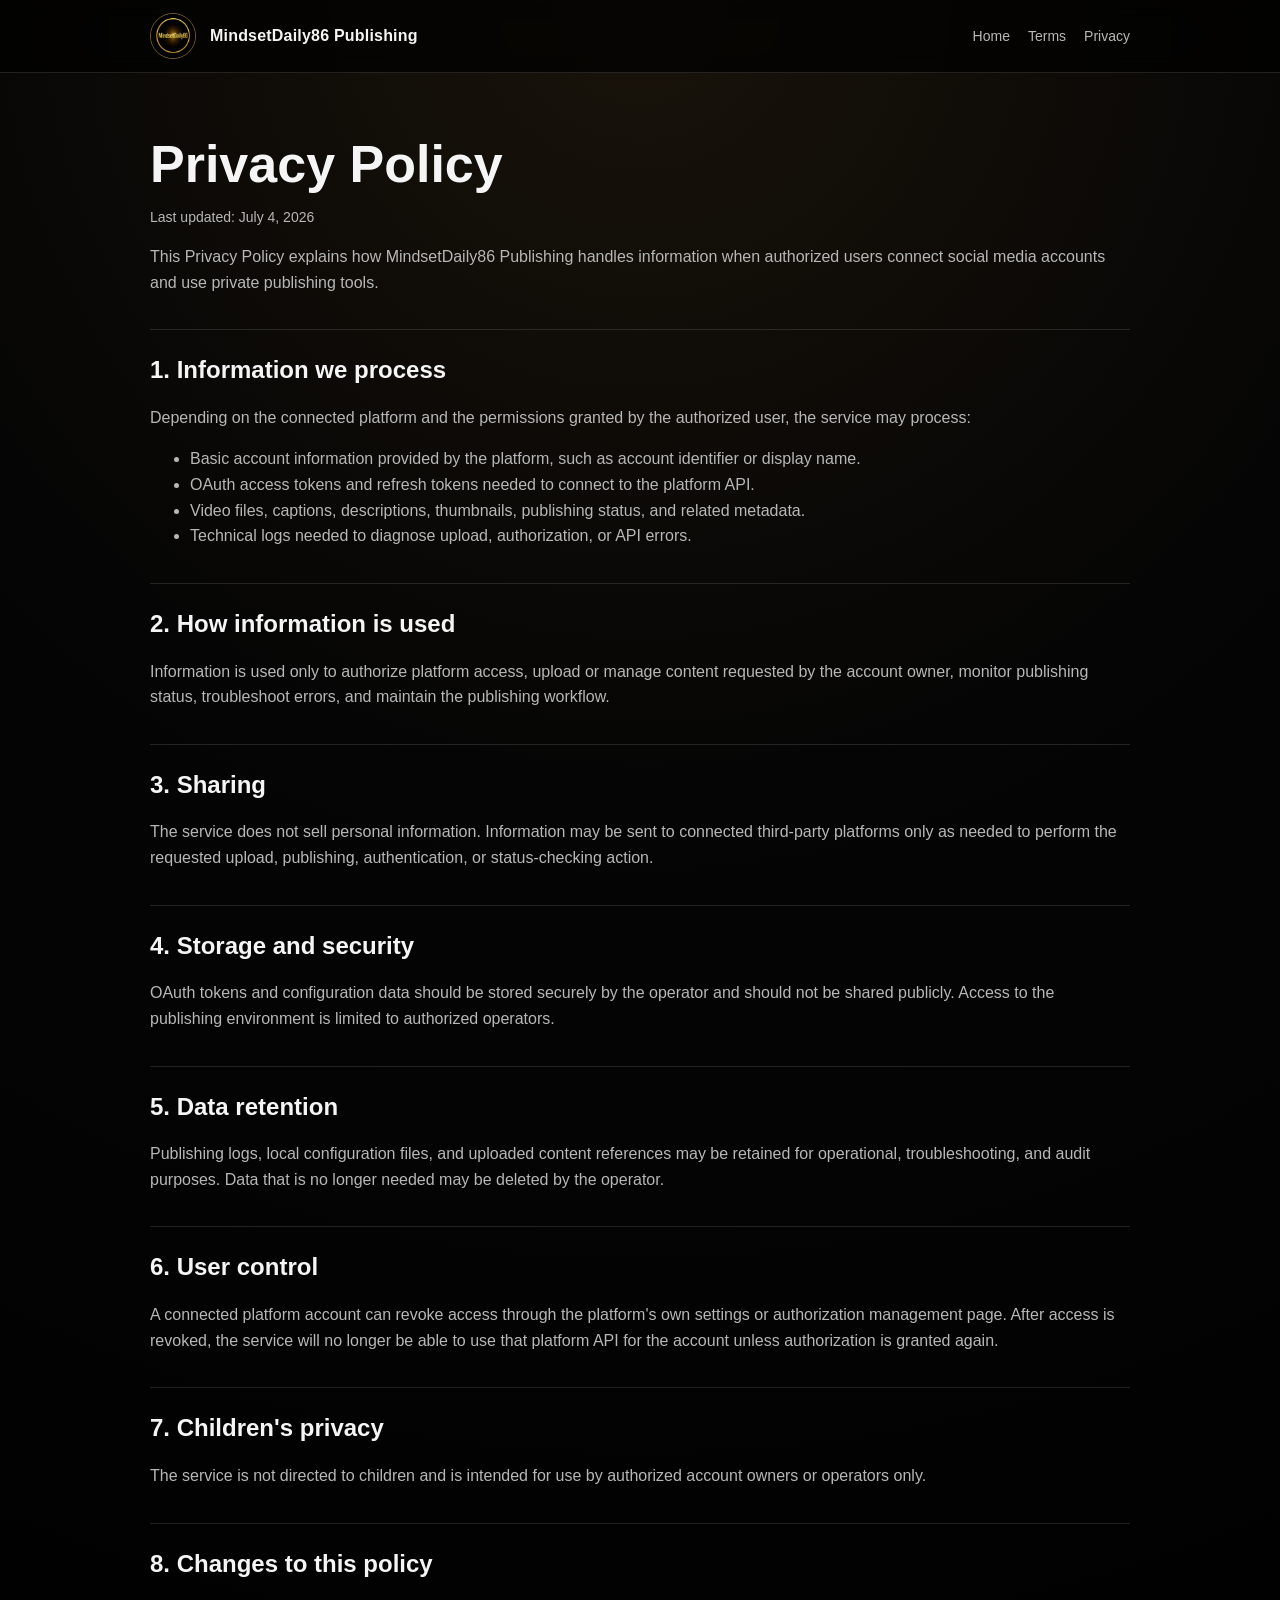
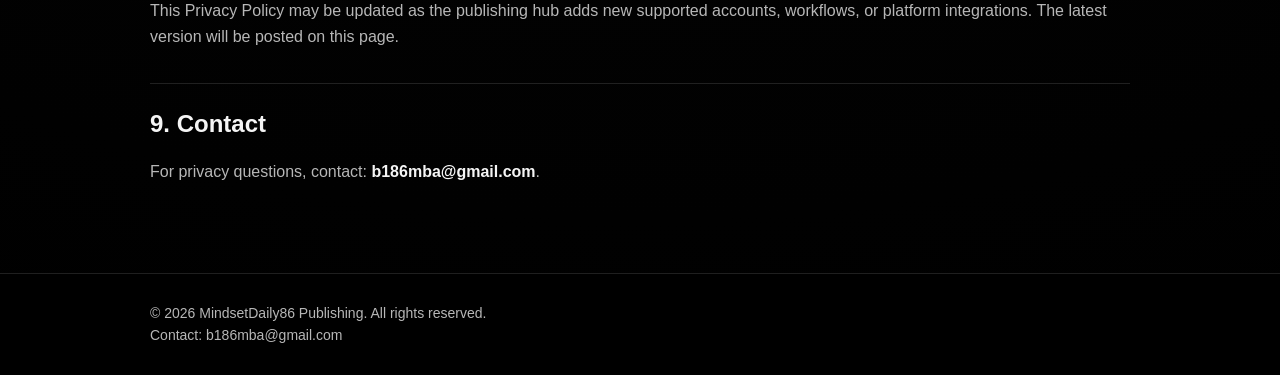
==== privacy.html @ 81a223ee "Add files via upload" ====
<!doctype html>
<html lang="en">
<head>
  <meta charset="utf-8">
  <meta name="viewport" content="width=device-width, initial-scale=1">
  <title>Privacy Policy | MindsetDaily86 Publishing</title>
  <meta name="description" content="Centralized publishing information, Terms of Service, and Privacy Policy for MindsetDaily86 Publishing.">
  <link rel="stylesheet" href="styles.css">
</head>
<body>
  <header>
    <div class="wrap nav">
      <a class="brand" href="index.html">
        <img class="logo" src="mindsetdaily86-logo.png" alt="MindsetDaily86 Publishing logo">
        <span>MindsetDaily86 Publishing</span>
      </a>
      <nav class="links" aria-label="Main navigation">
        <a href="index.html">Home</a>
        <a href="terms.html">Terms</a>
        <a href="privacy.html">Privacy</a>
      </nav>
    </div>
  </header>
  
<main class="wrap content">
  <h1>Privacy Policy</h1>
  <p class="small">Last updated: July 4, 2026</p>

  <p>
    This Privacy Policy explains how MindsetDaily86 Publishing handles information when authorized users connect social
    media accounts and use private publishing tools.
  </p>

  <h2>1. Information we process</h2>
  <p>
    Depending on the connected platform and the permissions granted by the authorized user, the service may process:
  </p>
  <ul>
    <li>Basic account information provided by the platform, such as account identifier or display name.</li>
    <li>OAuth access tokens and refresh tokens needed to connect to the platform API.</li>
    <li>Video files, captions, descriptions, thumbnails, publishing status, and related metadata.</li>
    <li>Technical logs needed to diagnose upload, authorization, or API errors.</li>
  </ul>

  <h2>2. How information is used</h2>
  <p>
    Information is used only to authorize platform access, upload or manage content requested by the account owner,
    monitor publishing status, troubleshoot errors, and maintain the publishing workflow.
  </p>

  <h2>3. Sharing</h2>
  <p>
    The service does not sell personal information. Information may be sent to connected third-party platforms only as
    needed to perform the requested upload, publishing, authentication, or status-checking action.
  </p>

  <h2>4. Storage and security</h2>
  <p>
    OAuth tokens and configuration data should be stored securely by the operator and should not be shared publicly.
    Access to the publishing environment is limited to authorized operators.
  </p>

  <h2>5. Data retention</h2>
  <p>
    Publishing logs, local configuration files, and uploaded content references may be retained for operational,
    troubleshooting, and audit purposes. Data that is no longer needed may be deleted by the operator.
  </p>

  <h2>6. User control</h2>
  <p>
    A connected platform account can revoke access through the platform's own settings or authorization management
    page. After access is revoked, the service will no longer be able to use that platform API for the account unless
    authorization is granted again.
  </p>

  <h2>7. Children's privacy</h2>
  <p>
    The service is not directed to children and is intended for use by authorized account owners or operators only.
  </p>

  <h2>8. Changes to this policy</h2>
  <p>
    This Privacy Policy may be updated as the publishing hub adds new supported accounts, workflows, or platform
    integrations. The latest version will be posted on this page.
  </p>

  <h2>9. Contact</h2>
  <p>
    For privacy questions, contact: <strong>b186mba@gmail.com</strong>.
  </p>
</main>

  <footer>
    <div class="wrap">
      © 2026 MindsetDaily86 Publishing. All rights reserved.
      <br>
      <span class="small">Contact: b186mba@gmail.com</span>
    </div>
  </footer>
</body>
</html>
---- styles.css ----
:root {
  --bg: #050505;
  --panel: #101010;
  --panel-2: #171717;
  --text: #f5f5f5;
  --muted: #b7b7b7;
  --gold: #d8a93d;
  --gold-2: #f0c85a;
  --line: rgba(255,255,255,.12);
}
* { box-sizing: border-box; }
body {
  margin: 0;
  font-family: Arial, Helvetica, sans-serif;
  background: radial-gradient(circle at top center, #19130a 0, #050505 38%, #000 100%);
  color: var(--text);
  line-height: 1.6;
}
a { color: var(--gold-2); text-decoration: none; }
a:hover { text-decoration: underline; }
.wrap {
  width: min(980px, calc(100% - 32px));
  margin: 0 auto;
}
header {
  border-bottom: 1px solid var(--line);
  background: rgba(0,0,0,.7);
  position: sticky;
  top: 0;
  backdrop-filter: blur(10px);
}
.nav {
  min-height: 72px;
  display: flex;
  align-items: center;
  justify-content: space-between;
  gap: 24px;
}
.brand {
  display: flex;
  align-items: center;
  gap: 14px;
  color: var(--text);
  font-weight: 700;
  letter-spacing: .2px;
}
.logo {
  width: 46px;
  height: 46px;
  border-radius: 50%;
  object-fit: cover;
  border: 1px solid rgba(216,169,61,.55);
}
.links { display: flex; gap: 18px; flex-wrap: wrap; }
.links a { color: var(--muted); font-size: 14px; }
.hero {
  padding: 72px 0 44px;
  text-align: center;
}
.badge {
  display: inline-block;
  border: 1px solid rgba(216,169,61,.35);
  color: var(--gold-2);
  border-radius: 999px;
  padding: 7px 13px;
  font-size: 14px;
  background: rgba(216,169,61,.08);
}
h1 {
  margin: 22px 0 14px;
  font-size: clamp(34px, 6vw, 64px);
  line-height: 1.05;
}
.lead {
  max-width: 760px;
  margin: 0 auto;
  color: var(--muted);
  font-size: 19px;
}
.card {
  background: linear-gradient(180deg, var(--panel), var(--panel-2));
  border: 1px solid var(--line);
  border-radius: 20px;
  padding: 28px;
  margin: 22px 0;
  box-shadow: 0 18px 60px rgba(0,0,0,.35);
}
.grid {
  display: grid;
  grid-template-columns: repeat(3, 1fr);
  gap: 18px;
  margin: 34px 0 64px;
}
.grid .card { margin: 0; }
h2 { margin-top: 0; line-height: 1.2; }
h3 { margin-top: 0; color: var(--gold-2); }
p, li { color: var(--muted); }
strong { color: var(--text); }
.content {
  padding: 42px 0 72px;
}
.content h1 { font-size: clamp(34px, 5vw, 52px); }
.content h2 {
  margin-top: 34px;
  border-top: 1px solid var(--line);
  padding-top: 26px;
}
footer {
  border-top: 1px solid var(--line);
  padding: 28px 0;
  color: var(--muted);
  background: #000;
  font-size: 14px;
}
.small { font-size: 14px; color: var(--muted); }
@media (max-width: 760px) {
  .nav { align-items: flex-start; flex-direction: column; padding: 16px 0; }
  .grid { grid-template-columns: 1fr; }
}
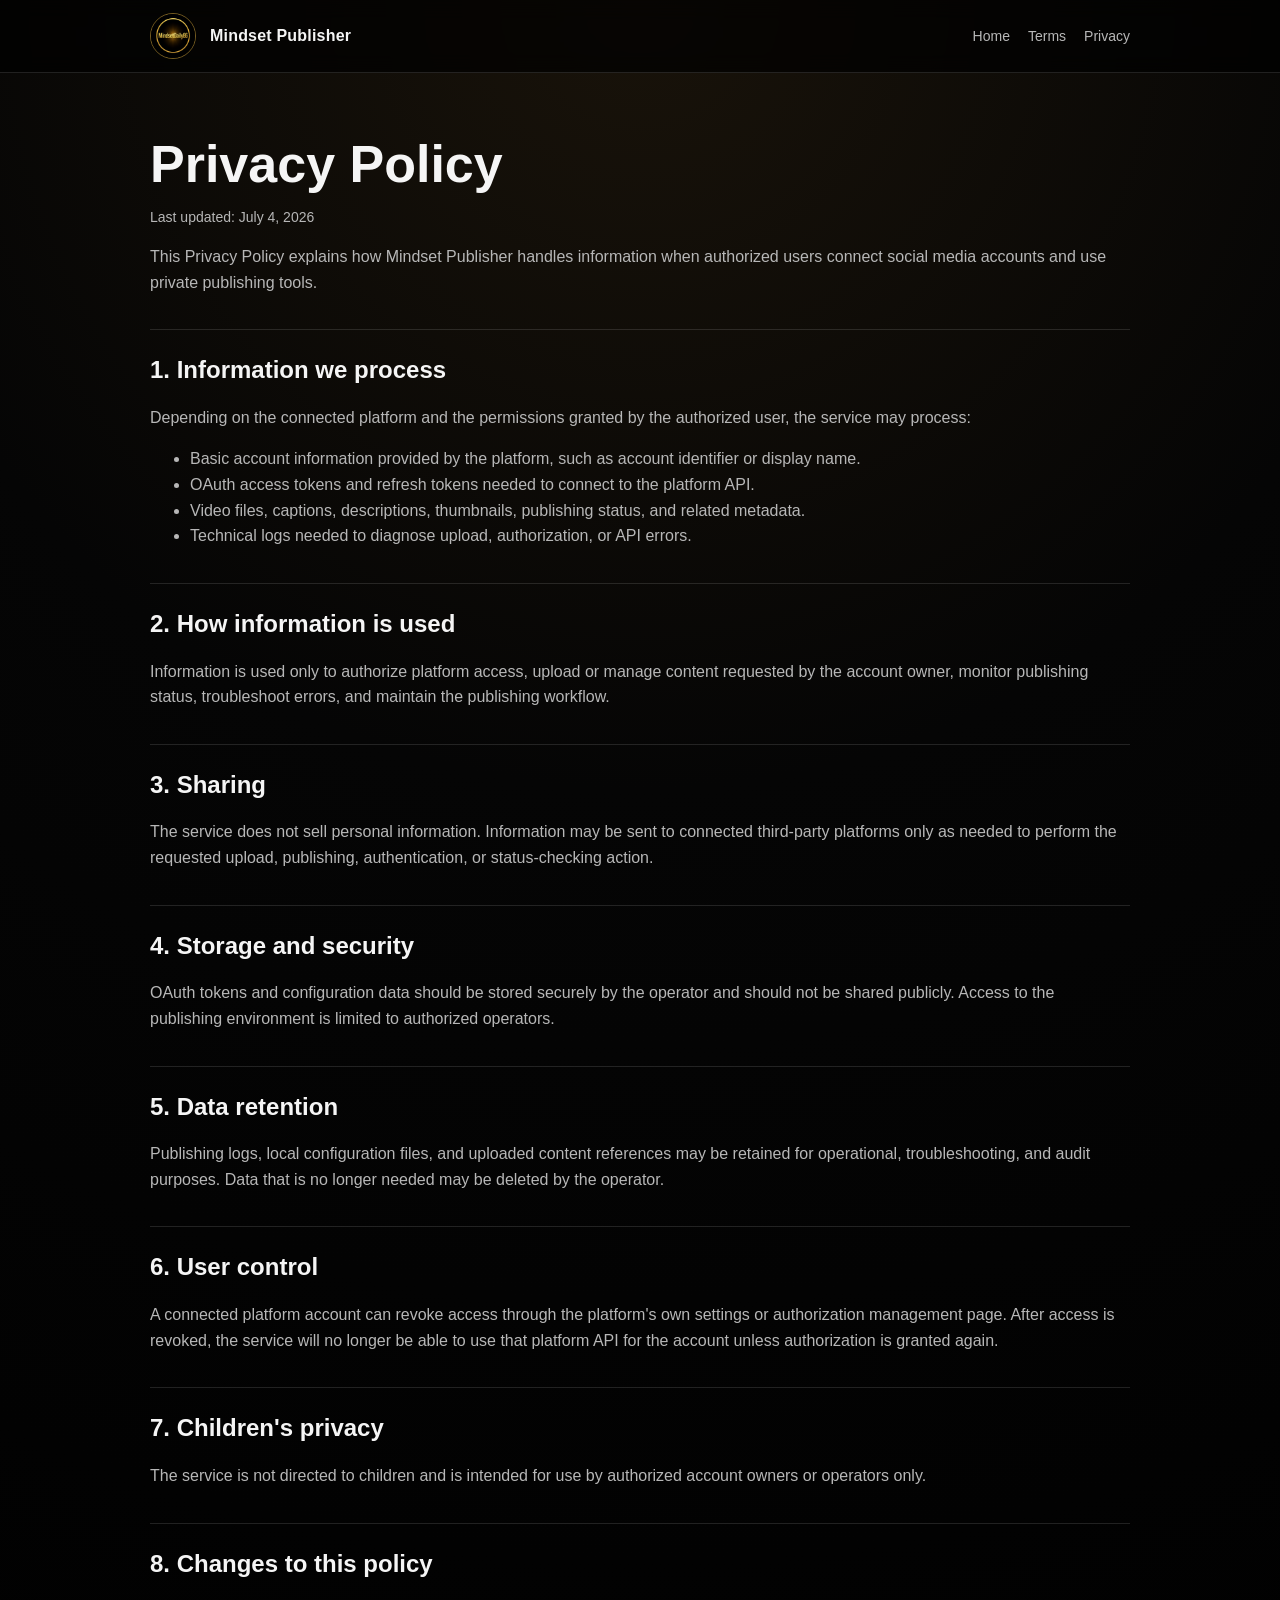
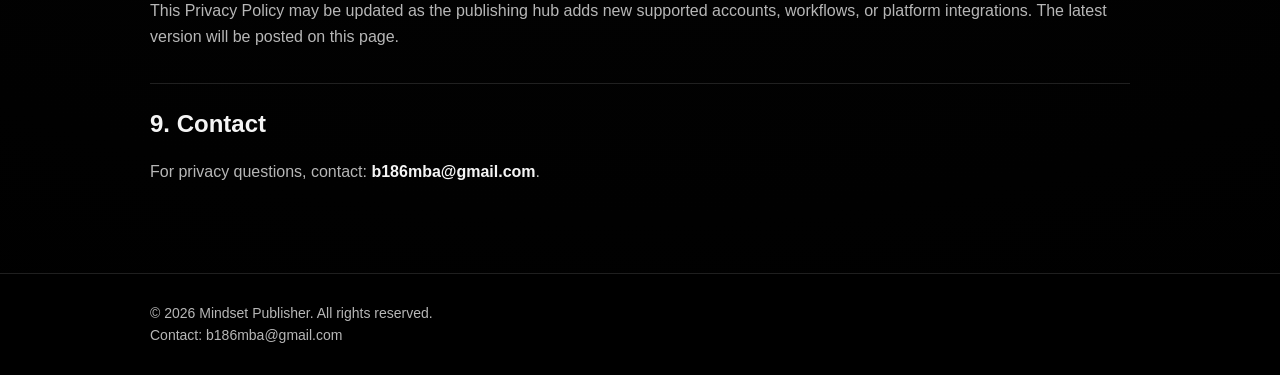
==== commit 313830ec: "Update branding from MindsetDaily86 to Mindset Publisher" ====
--- a/privacy.html
+++ b/privacy.html
@@ -3,16 +3,16 @@
 <head>
   <meta charset="utf-8">
   <meta name="viewport" content="width=device-width, initial-scale=1">
-  <title>Privacy Policy | MindsetDaily86 Publishing</title>
-  <meta name="description" content="Centralized publishing information, Terms of Service, and Privacy Policy for MindsetDaily86 Publishing.">
+  <title>Privacy Policy | Mindset Publisher</title>
+  <meta name="description" content="Centralized publishing information, Terms of Service, and Privacy Policy for Mindset Publisher.">
   <link rel="stylesheet" href="styles.css">
 </head>
 <body>
   <header>
     <div class="wrap nav">
       <a class="brand" href="index.html">
-        <img class="logo" src="mindsetdaily86-logo.png" alt="MindsetDaily86 Publishing logo">
-        <span>MindsetDaily86 Publishing</span>
+        <img class="logo" src="mindsetdaily86-logo.png" alt="Mindset Publisher logo">
+        <span>Mindset Publisher</span>
       </a>
       <nav class="links" aria-label="Main navigation">
         <a href="index.html">Home</a>
@@ -27,7 +27,7 @@
   <p class="small">Last updated: July 4, 2026</p>
 
   <p>
-    This Privacy Policy explains how MindsetDaily86 Publishing handles information when authorized users connect social
+    This Privacy Policy explains how Mindset Publisher handles information when authorized users connect social
     media accounts and use private publishing tools.
   </p>
 
@@ -92,7 +92,7 @@
 
   <footer>
     <div class="wrap">
-      © 2026 MindsetDaily86 Publishing. All rights reserved.
+      © 2026 Mindset Publisher. All rights reserved.
       <br>
       <span class="small">Contact: b186mba@gmail.com</span>
     </div>
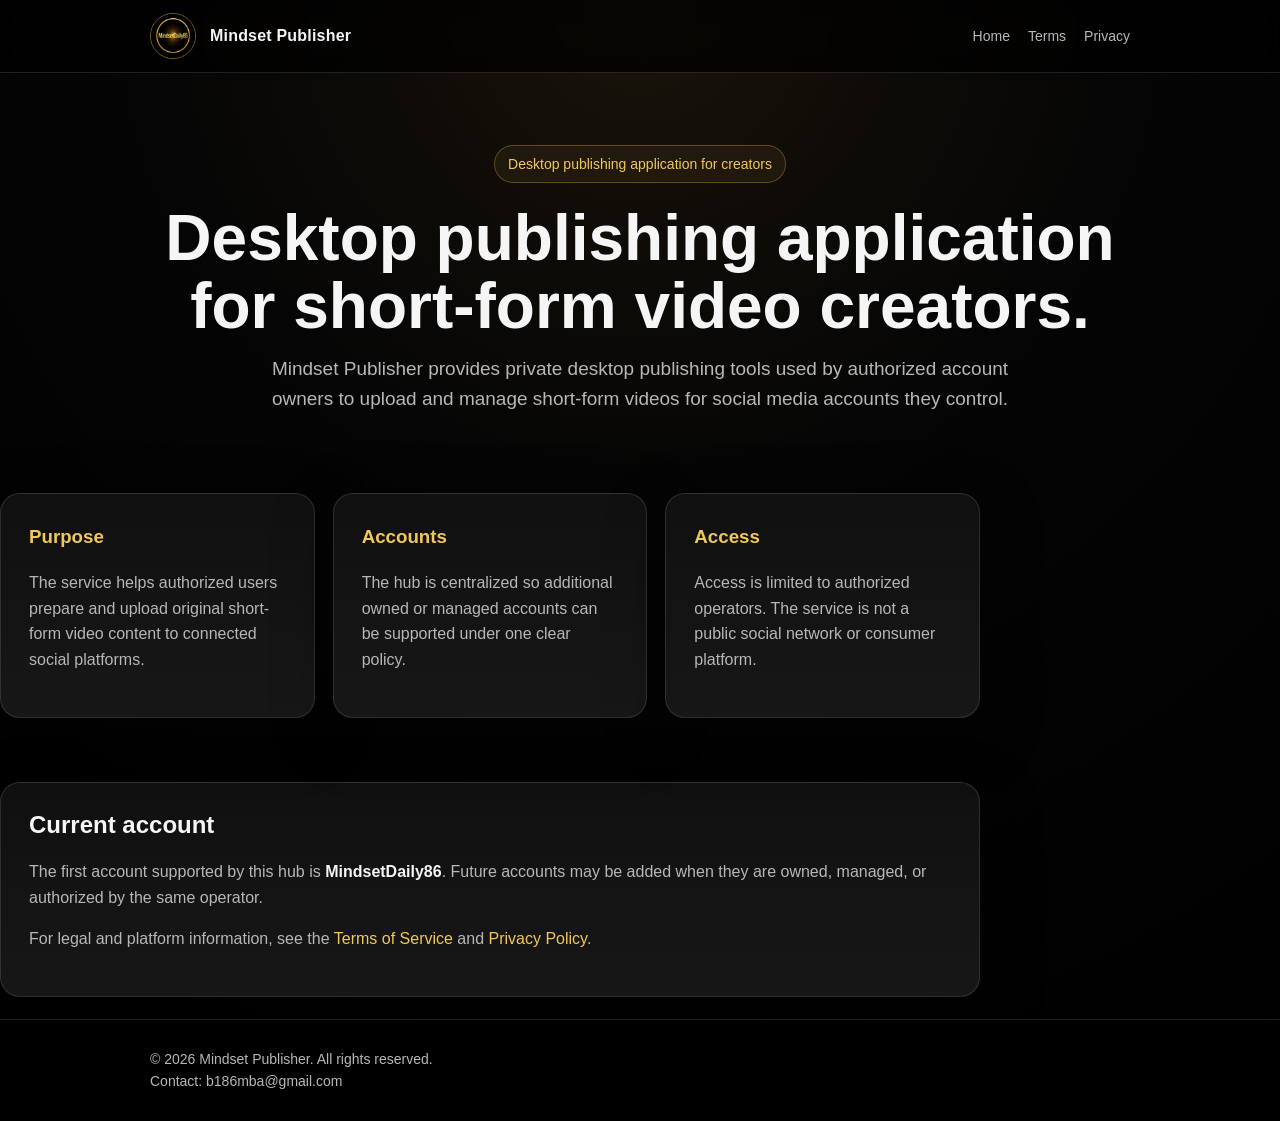
==== commit f9dca27d: "Revise Privacy Policy title and content layout Updated the title and content structure of the Privac" ====
--- a/privacy.html
+++ b/privacy.html
@@ -3,7 +3,7 @@
 <head>
   <meta charset="utf-8">
   <meta name="viewport" content="width=device-width, initial-scale=1">
-  <title>Privacy Policy | Mindset Publisher</title>
+  <title>Mindset Publisher</title>
   <meta name="description" content="Centralized publishing information, Terms of Service, and Privacy Policy for Mindset Publisher.">
   <link rel="stylesheet" href="styles.css">
 </head>
@@ -22,72 +22,49 @@
     </div>
   </header>
   
-<main class="wrap content">
-  <h1>Privacy Policy</h1>
-  <p class="small">Last updated: July 4, 2026</p>
+<main>
+  <section class="hero wrap">
+    <span class="badge">Desktop publishing application for creators</span>
+    <h1>Desktop publishing application for short-form video creators.</h1>
+    <p class="lead">
+      Mindset Publisher provides private desktop publishing tools used by authorized account owners
+      to upload and manage short-form videos for social media accounts they control.
+    </p>
+  </section>
 
-  <p>
-    This Privacy Policy explains how Mindset Publisher handles information when authorized users connect social
-    media accounts and use private publishing tools.
-  </p>
+  <section class="wrap grid" aria-label="Service summary">
+    <article class="card">
+      <h3>Purpose</h3>
+      <p>
+        The service helps authorized users prepare and upload original short-form video content to connected
+        social platforms.
+      </p>
+    </article>
+    <article class="card">
+      <h3>Accounts</h3>
+      <p>
+        The hub is centralized so additional owned or managed accounts can be supported under one clear policy.
+      </p>
+    </article>
+    <article class="card">
+      <h3>Access</h3>
+      <p>
+        Access is limited to authorized operators. The service is not a public social network or consumer platform.
+      </p>
+    </article>
+  </section>
 
-  <h2>1. Information we process</h2>
-  <p>
-    Depending on the connected platform and the permissions granted by the authorized user, the service may process:
-  </p>
-  <ul>
-    <li>Basic account information provided by the platform, such as account identifier or display name.</li>
-    <li>OAuth access tokens and refresh tokens needed to connect to the platform API.</li>
-    <li>Video files, captions, descriptions, thumbnails, publishing status, and related metadata.</li>
-    <li>Technical logs needed to diagnose upload, authorization, or API errors.</li>
-  </ul>
-
-  <h2>2. How information is used</h2>
-  <p>
-    Information is used only to authorize platform access, upload or manage content requested by the account owner,
-    monitor publishing status, troubleshoot errors, and maintain the publishing workflow.
-  </p>
-
-  <h2>3. Sharing</h2>
-  <p>
-    The service does not sell personal information. Information may be sent to connected third-party platforms only as
-    needed to perform the requested upload, publishing, authentication, or status-checking action.
-  </p>
-
-  <h2>4. Storage and security</h2>
-  <p>
-    OAuth tokens and configuration data should be stored securely by the operator and should not be shared publicly.
-    Access to the publishing environment is limited to authorized operators.
-  </p>
-
-  <h2>5. Data retention</h2>
-  <p>
-    Publishing logs, local configuration files, and uploaded content references may be retained for operational,
-    troubleshooting, and audit purposes. Data that is no longer needed may be deleted by the operator.
-  </p>
-
-  <h2>6. User control</h2>
-  <p>
-    A connected platform account can revoke access through the platform's own settings or authorization management
-    page. After access is revoked, the service will no longer be able to use that platform API for the account unless
-    authorization is granted again.
-  </p>
-
-  <h2>7. Children's privacy</h2>
-  <p>
-    The service is not directed to children and is intended for use by authorized account owners or operators only.
-  </p>
-
-  <h2>8. Changes to this policy</h2>
-  <p>
-    This Privacy Policy may be updated as the publishing hub adds new supported accounts, workflows, or platform
-    integrations. The latest version will be posted on this page.
-  </p>
-
-  <h2>9. Contact</h2>
-  <p>
-    For privacy questions, contact: <strong>b186mba@gmail.com</strong>.
-  </p>
+  <section class="wrap card">
+    <h2>Current account</h2>
+    <p>
+      The first account supported by this hub is <strong>MindsetDaily86</strong>. Future accounts may be added
+      when they are owned, managed, or authorized by the same operator.
+    </p>
+    <p>
+      For legal and platform information, see the <a href="terms.html">Terms of Service</a> and
+      <a href="privacy.html">Privacy Policy</a>.
+    </p>
+  </section>
 </main>
 
   <footer>
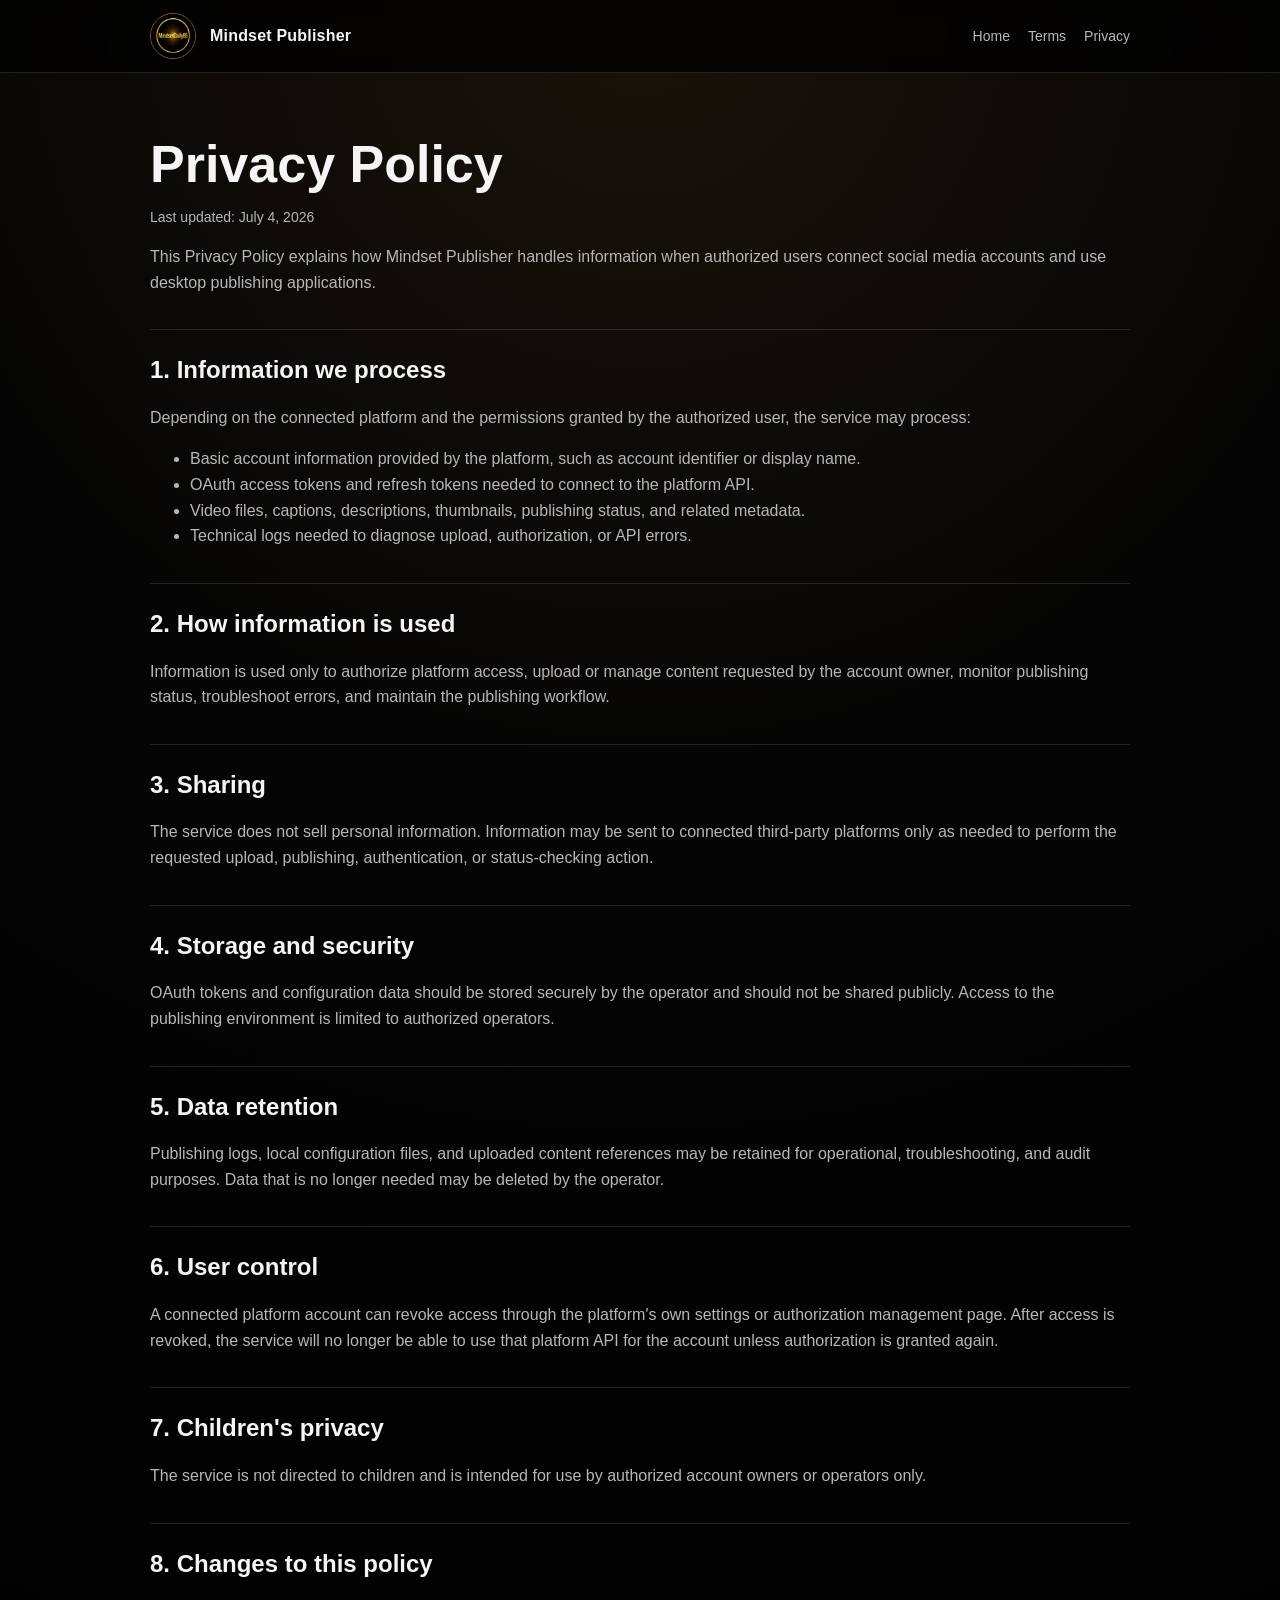
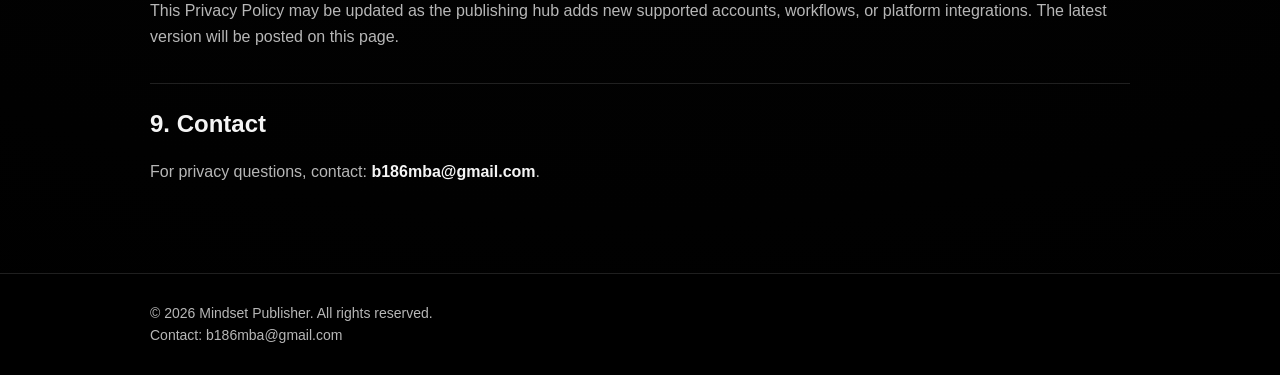
==== commit 2088db77: "Revise privacy policy content and title Updated the title to include 'Privacy Policy' and added deta" ====
--- a/privacy.html
+++ b/privacy.html
@@ -3,7 +3,7 @@
 <head>
   <meta charset="utf-8">
   <meta name="viewport" content="width=device-width, initial-scale=1">
-  <title>Mindset Publisher</title>
+  <title>Privacy Policy | Mindset Publisher</title>
   <meta name="description" content="Centralized publishing information, Terms of Service, and Privacy Policy for Mindset Publisher.">
   <link rel="stylesheet" href="styles.css">
 </head>
@@ -22,49 +22,72 @@
     </div>
   </header>
   
-<main>
-  <section class="hero wrap">
-    <span class="badge">Desktop publishing application for creators</span>
-    <h1>Desktop publishing application for short-form video creators.</h1>
-    <p class="lead">
-      Mindset Publisher provides private desktop publishing tools used by authorized account owners
-      to upload and manage short-form videos for social media accounts they control.
-    </p>
-  </section>
+<main class="wrap content">
+  <h1>Privacy Policy</h1>
+  <p class="small">Last updated: July 4, 2026</p>
 
-  <section class="wrap grid" aria-label="Service summary">
-    <article class="card">
-      <h3>Purpose</h3>
-      <p>
-        The service helps authorized users prepare and upload original short-form video content to connected
-        social platforms.
-      </p>
-    </article>
-    <article class="card">
-      <h3>Accounts</h3>
-      <p>
-        The hub is centralized so additional owned or managed accounts can be supported under one clear policy.
-      </p>
-    </article>
-    <article class="card">
-      <h3>Access</h3>
-      <p>
-        Access is limited to authorized operators. The service is not a public social network or consumer platform.
-      </p>
-    </article>
-  </section>
+  <p>
+    This Privacy Policy explains how Mindset Publisher handles information when authorized users connect social
+    media accounts and use desktop publishing applications.
+  </p>
 
-  <section class="wrap card">
-    <h2>Current account</h2>
-    <p>
-      The first account supported by this hub is <strong>MindsetDaily86</strong>. Future accounts may be added
-      when they are owned, managed, or authorized by the same operator.
-    </p>
-    <p>
-      For legal and platform information, see the <a href="terms.html">Terms of Service</a> and
-      <a href="privacy.html">Privacy Policy</a>.
-    </p>
-  </section>
+  <h2>1. Information we process</h2>
+  <p>
+    Depending on the connected platform and the permissions granted by the authorized user, the service may process:
+  </p>
+  <ul>
+    <li>Basic account information provided by the platform, such as account identifier or display name.</li>
+    <li>OAuth access tokens and refresh tokens needed to connect to the platform API.</li>
+    <li>Video files, captions, descriptions, thumbnails, publishing status, and related metadata.</li>
+    <li>Technical logs needed to diagnose upload, authorization, or API errors.</li>
+  </ul>
+
+  <h2>2. How information is used</h2>
+  <p>
+    Information is used only to authorize platform access, upload or manage content requested by the account owner,
+    monitor publishing status, troubleshoot errors, and maintain the publishing workflow.
+  </p>
+
+  <h2>3. Sharing</h2>
+  <p>
+    The service does not sell personal information. Information may be sent to connected third-party platforms only as
+    needed to perform the requested upload, publishing, authentication, or status-checking action.
+  </p>
+
+  <h2>4. Storage and security</h2>
+  <p>
+    OAuth tokens and configuration data should be stored securely by the operator and should not be shared publicly.
+    Access to the publishing environment is limited to authorized operators.
+  </p>
+
+  <h2>5. Data retention</h2>
+  <p>
+    Publishing logs, local configuration files, and uploaded content references may be retained for operational,
+    troubleshooting, and audit purposes. Data that is no longer needed may be deleted by the operator.
+  </p>
+
+  <h2>6. User control</h2>
+  <p>
+    A connected platform account can revoke access through the platform's own settings or authorization management
+    page. After access is revoked, the service will no longer be able to use that platform API for the account unless
+    authorization is granted again.
+  </p>
+
+  <h2>7. Children's privacy</h2>
+  <p>
+    The service is not directed to children and is intended for use by authorized account owners or operators only.
+  </p>
+
+  <h2>8. Changes to this policy</h2>
+  <p>
+    This Privacy Policy may be updated as the publishing hub adds new supported accounts, workflows, or platform
+    integrations. The latest version will be posted on this page.
+  </p>
+
+  <h2>9. Contact</h2>
+  <p>
+    For privacy questions, contact: <strong>b186mba@gmail.com</strong>.
+  </p>
 </main>
 
   <footer>
